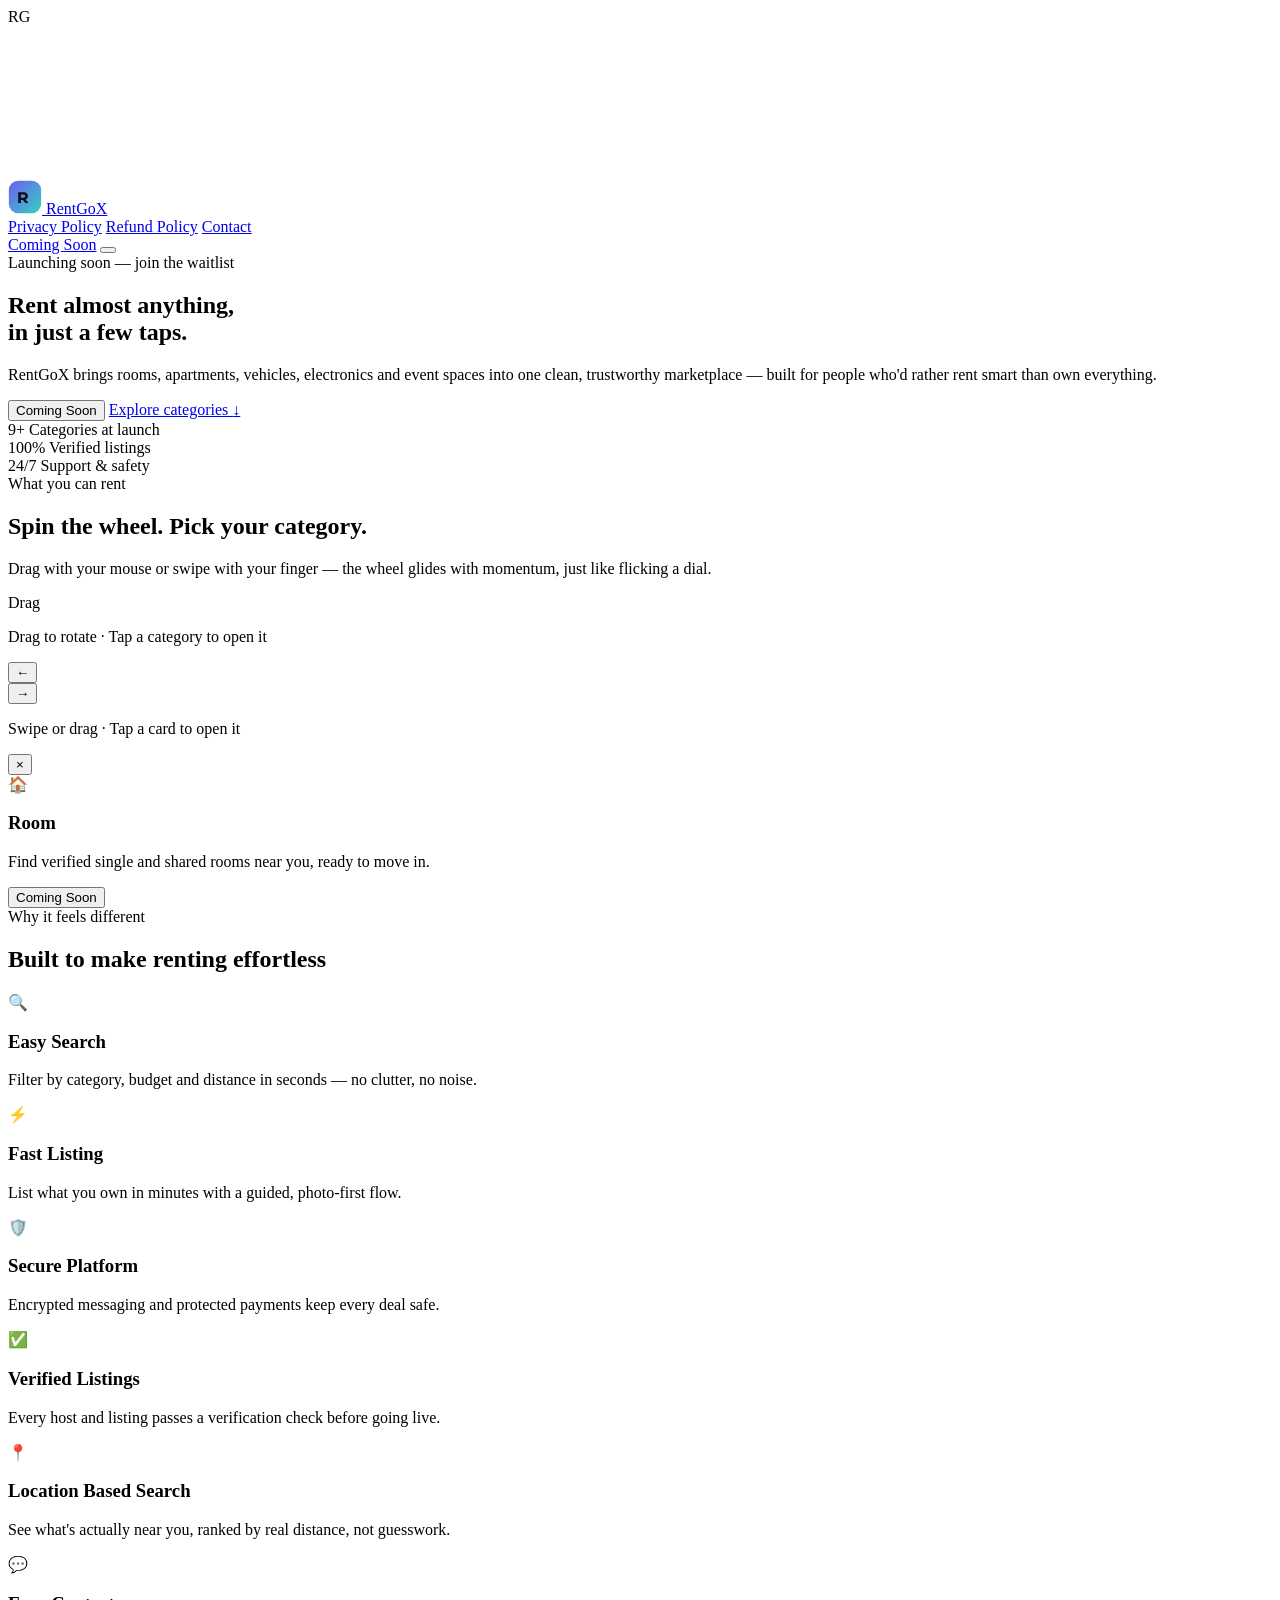
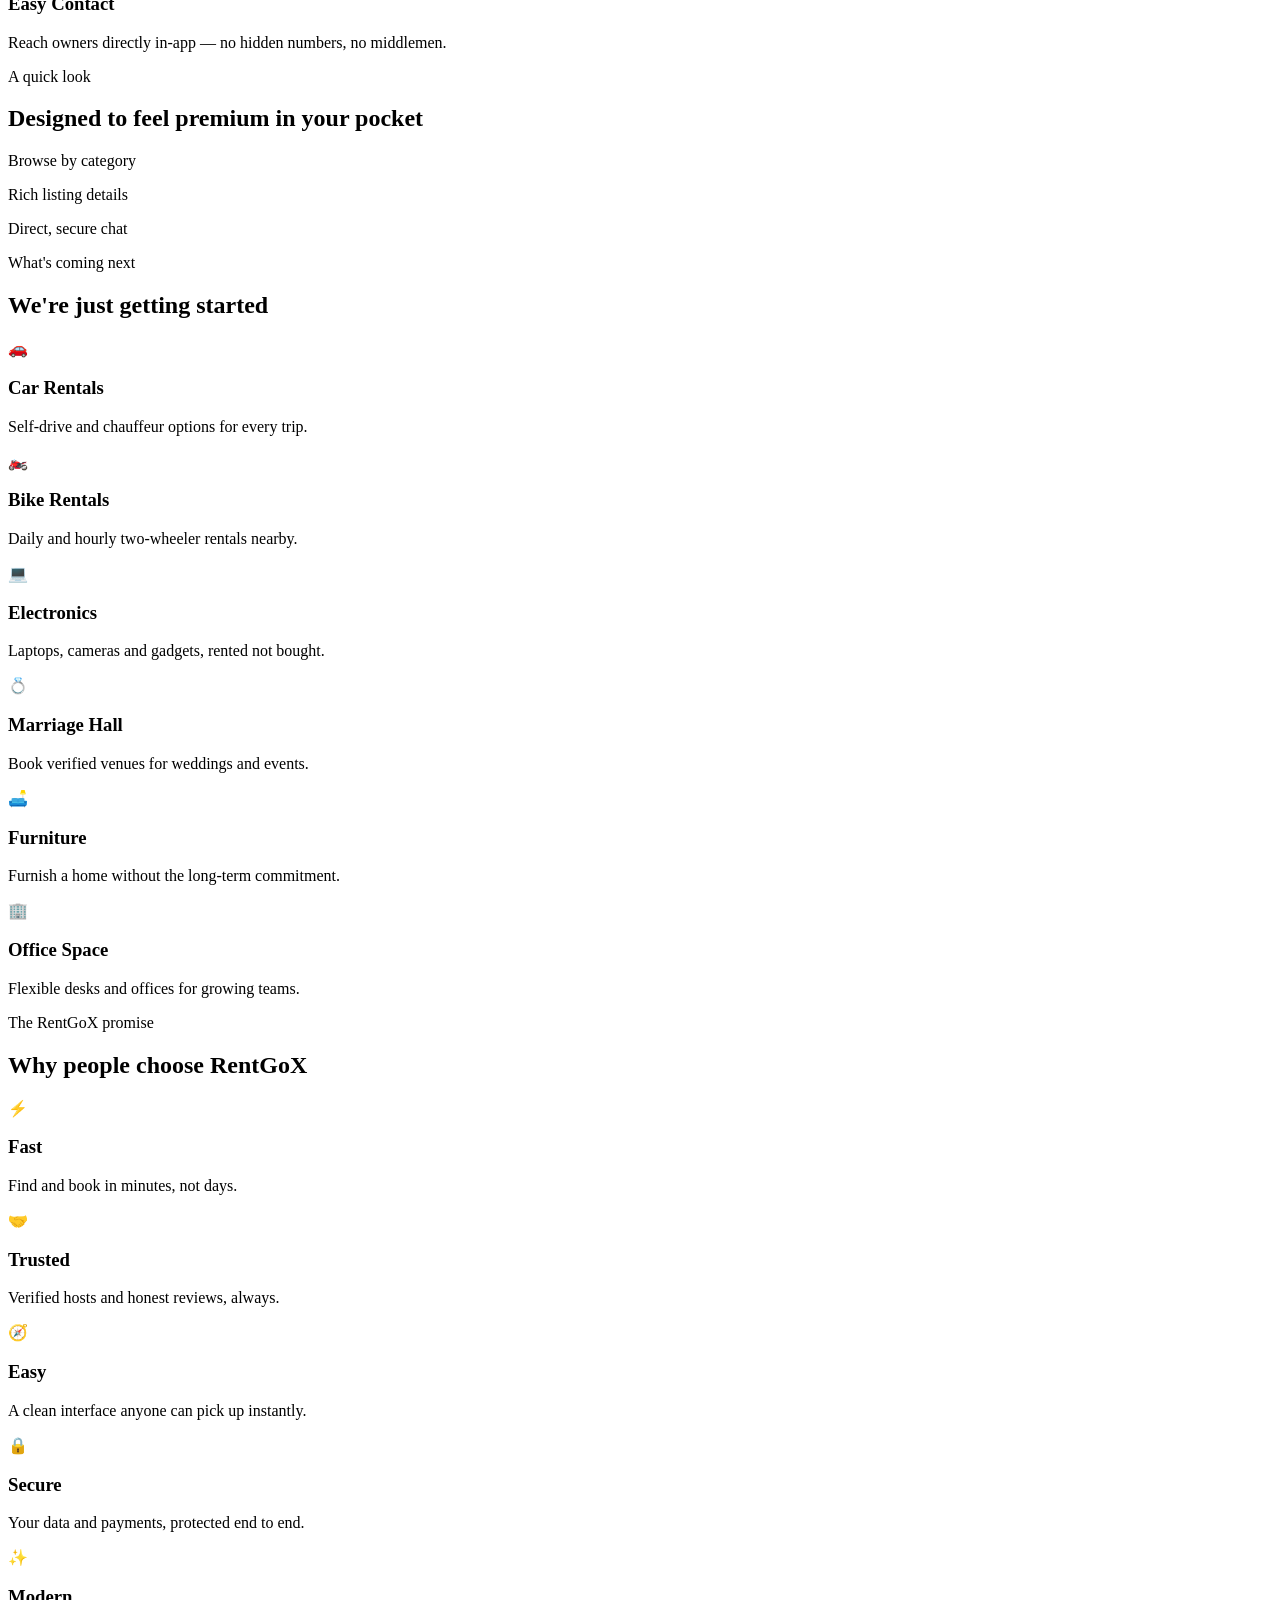
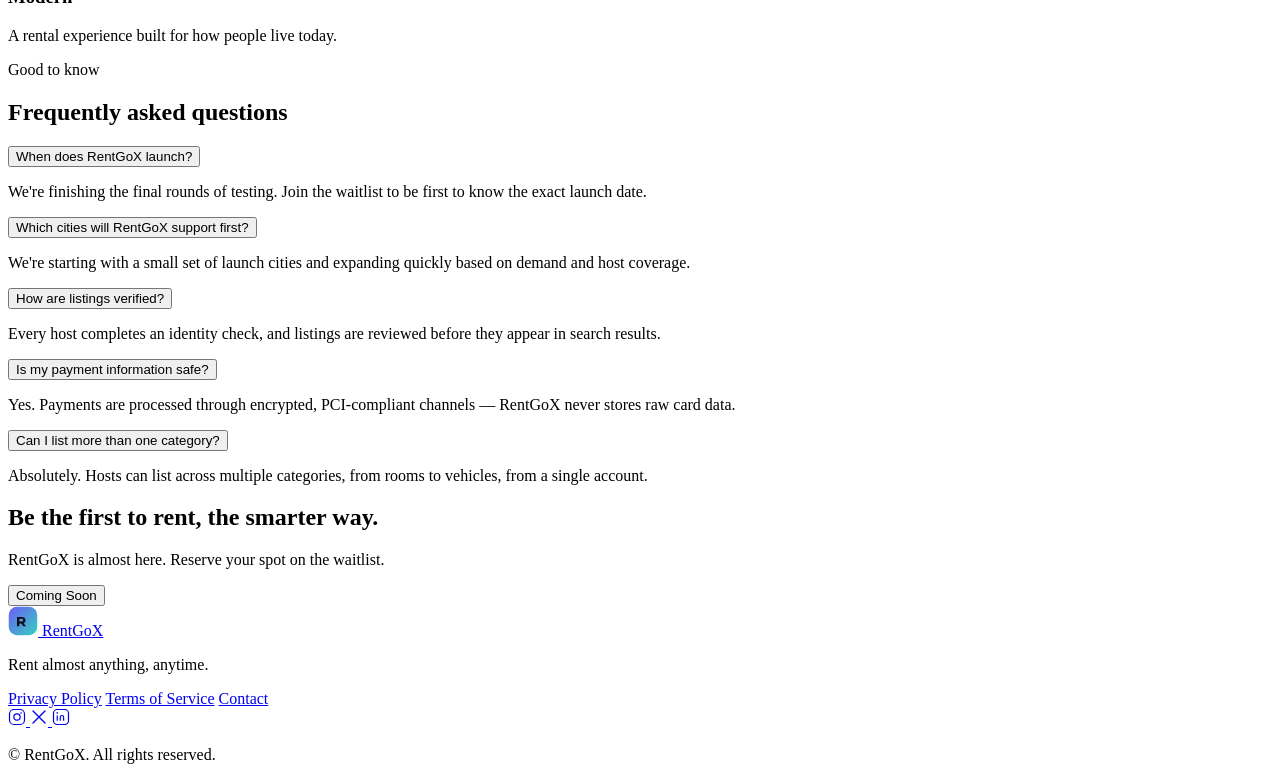
==== rentgox-website/index.html @ a89601f5 "Update index.html" ====
<!DOCTYPE html>
<html lang="en">
<head>
<meta charset="UTF-8">
<meta name="viewport" content="width=device-width, initial-scale=1.0">
<title>RentGoX — Rent Anything, Anytime</title>
<meta name="description" content="RentGoX is the all-in-one rental marketplace for rooms, apartments, vehicles, electronics and more. Coming soon.">
<meta name="google-site-verification" content="hXKZpa_9-O8X3uZ1noYfO5XUz25LiFvoCK8vuxUqFOk" />

<!-- Open Graph -->
<meta property="og:title" content="RentGoX — Rent Anything, Anytime">
<meta property="og:description" content="One platform to rent rooms, vehicles, electronics and more. Coming soon.">
<meta property="og:type" content="website">

<!-- Fonts -->
<link rel="preconnect" href="https://fonts.googleapis.com">
<link rel="preconnect" href="https://fonts.gstatic.com" crossorigin>
<link href="https://fonts.googleapis.com/css2?family=Sora:wght@400;600;700;800&family=Inter:wght@400;500;600;700&family=IBM+Plex+Mono:wght@400;500&display=swap" rel="stylesheet">

<link rel="stylesheet" href="css/style.css">
</head>
<body>

  <!-- ===================== LOADER ===================== -->
  <div class="loader" id="loader" aria-hidden="true">
    <div class="loader-mark">
      <span class="loader-ring"></span>
      <span class="loader-text">RG</span>
    </div>
  </div>

  <!-- ===================== BACKGROUND CANVAS (particles) ===================== -->
  <canvas id="particle-canvas" aria-hidden="true"></canvas>

  <!-- ===================== NAV ===================== -->
  <header class="site-header" id="site-header">
    <div class="container nav-inner">
      <a href="#top" class="brand" aria-label="RentGoX home">
        <span class="brand-mark">
          <svg viewBox="0 0 40 40" width="34" height="34" role="img" aria-hidden="true">
            <defs>
              <linearGradient id="logoGrad" x1="0" y1="0" x2="1" y2="1">
                <stop offset="0%" stop-color="#6D5EF5"/>
                <stop offset="100%" stop-color="#34D1BF"/>
              </linearGradient>
            </defs>
            <rect x="1" y="1" width="38" height="38" rx="11" fill="url(#logoGrad)"/>
            <path d="M12 27V14.5h6.4c3 0 5 1.7 5 4.4 0 1.9-1 3.3-2.7 4l3.3 4.1h-3.5l-2.9-3.6h-2.5V27H12zm3.1-6.2h3c1.4 0 2.2-.7 2.2-1.9s-.8-1.9-2.2-1.9h-3v3.8z" fill="#0B0E14"/>
          </svg>
          <!-- Drop a file named logo.png in assets/images/ to override this SVG mark -->
          <img src="assets/images/logo.png" alt="RentGoX logo" class="logo-img" onerror="this.style.display='none'">
        </span>
        <span class="brand-name">RentGo<span class="brand-x">X</span></span>
      </a>

      <nav class="footer-links" aria-label="Footer">
  <a href="privacy-policy.html">Privacy Policy</a>
  <a href="refund-policy.html">Refund Policy</a>
  <a href="mailto:supportrentgox@gmail.com">Contact</a>
</nav>

      <a href="#hero" class="btn btn-ghost nav-cta"><span>Coming Soon</span></a>

      <button class="nav-toggle" id="nav-toggle" aria-label="Toggle menu" aria-expanded="false">
        <span></span><span></span><span></span>
      </button>
    </div>
  </header>

  <main id="top">

    <!-- ===================== HERO ===================== -->
    <section class="hero" id="hero">
      <div class="hero-glow hero-glow-a"></div>
      <div class="hero-glow hero-glow-b"></div>
      <div class="floating-shape shape-1" aria-hidden="true"></div>
      <div class="floating-shape shape-2" aria-hidden="true"></div>
      <div class="floating-shape shape-3" aria-hidden="true"></div>

      <div class="container hero-inner">
        <div class="hero-copy reveal" data-reveal="up">
          <div class="eyebrow-pill">
            <span class="dot-live"></span>
            Launching soon &mdash; join the waitlist
          </div>
          <h1 class="hero-title">
            Rent almost <span class="text-gradient">anything,</span><br>
            in just a few taps.
          </h1>
          <p class="hero-sub">
            RentGoX brings rooms, apartments, vehicles, electronics and event
            spaces into one clean, trustworthy marketplace &mdash; built for
            people who'd rather rent smart than own everything.
          </p>
          <div class="hero-actions">
            <button class="btn btn-primary ripple">
              <span>Coming Soon</span>
            </button>
            <a href="#categories" class="btn btn-text">
              Explore categories <span class="arrow">&darr;</span>
            </a>
          </div>

          <div class="hero-stats">
            <div class="stat">
              <span class="stat-num">9+</span>
              <span class="stat-label">Categories at launch</span>
            </div>
            <div class="stat">
              <span class="stat-num">100%</span>
              <span class="stat-label">Verified listings</span>
            </div>
            <div class="stat">
              <span class="stat-num">24/7</span>
              <span class="stat-label">Support &amp; safety</span>
            </div>
          </div>
        </div>

        <div class="hero-visual reveal" data-reveal="zoom">
          <div class="phone-stack">
            <div class="phone-mock phone-back">
              <div class="phone-screen placeholder-screen" data-label="Screen 03">
                <img src="assets/images/hero-3.png" alt="RentGoX app screenshot 3" class="screenshot-img" onerror="this.style.display='none'">
              </div>
            </div>
            <div class="phone-mock phone-front">
              <div class="phone-notch"></div>
              <div class="phone-screen placeholder-screen" data-label="RentGoX App">
                <img src="assets/images/hero-1.png" alt="RentGoX app main screenshot" class="screenshot-img" onerror="this.style.display='none'">
              </div>
              <div class="phone-reflection"></div>
            </div>
            <div class="phone-mock phone-side">
              <div class="phone-screen placeholder-screen" data-label="Screen 02">
                <img src="assets/images/hero-2.png" alt="RentGoX app screenshot 2" class="screenshot-img" onerror="this.style.display='none'">
              </div>
            </div>
          </div>
        </div>
      </div>

      <div class="scroll-cue" aria-hidden="true">
        <span></span>
      </div>
    </section>

    <!-- ===================== CIRCULAR CATEGORY WHEEL ===================== -->
    <section class="wheel-section" id="categories">
      <div class="container">
        <div class="section-head reveal" data-reveal="up">
          <span class="eyebrow">What you can rent</span>
          <h2>Spin the wheel. Pick your category.</h2>
          <p>Drag with your mouse or swipe with your finger &mdash; the wheel
             glides with momentum, just like flicking a dial.</p>
        </div>
      </div>

      <div class="wheel-stage">
        <div class="wheel-glow"></div>
        <div class="wheel-outer" id="wheel-outer">
          <div class="wheel-ring" id="wheel-ring">
            <!-- category items injected by JS -->
          </div>
          <div class="wheel-hub">
            <span id="wheel-hub-label">Drag</span>
          </div>
        </div>
        <p class="wheel-hint">Drag to rotate &middot; Tap a category to open it</p>
      </div>

      <!-- Horizontal sliding category carousel (mobile-friendly alternative to the wheel) -->
      <div class="container">
        <div class="slider-stage">
          <button class="slider-arrow slider-arrow-left" id="slider-prev" aria-label="Previous categories">&larr;</button>
          <div class="slider-track" id="slider-track">
            <!-- category slide cards injected by JS -->
          </div>
          <button class="slider-arrow slider-arrow-right" id="slider-next" aria-label="Next categories">&rarr;</button>
        </div>
        <p class="wheel-hint">Swipe or drag &middot; Tap a card to open it</p>
      </div>

      <!-- Detail card -->
      <div class="container">
        <div class="category-detail" id="category-detail" aria-live="polite">
          <button class="detail-close" id="detail-close" aria-label="Close">&times;</button>
          <div class="detail-icon" id="detail-icon">🏠</div>
          <div class="detail-body">
            <h3 id="detail-title">Room</h3>
            <p id="detail-desc">Find verified single and shared rooms near you, ready to move in.</p>
            <button class="btn btn-primary ripple btn-sm"><span>Coming Soon</span></button>
          </div>
        </div>
      </div>
    </section>

    <!-- ===================== FEATURES ===================== -->
    <section class="features" id="features">
      <div class="container">
        <div class="section-head reveal" data-reveal="up">
          <span class="eyebrow">Why it feels different</span>
          <h2>Built to make renting effortless</h2>
        </div>

        <div class="feature-grid">
          <div class="feature-card reveal" data-reveal="up" style="--d:0ms">
            <div class="feature-icon">🔍</div>
            <h3>Easy Search</h3>
            <p>Filter by category, budget and distance in seconds &mdash; no clutter, no noise.</p>
          </div>
          <div class="feature-card reveal" data-reveal="up" style="--d:80ms">
            <div class="feature-icon">⚡</div>
            <h3>Fast Listing</h3>
            <p>List what you own in minutes with a guided, photo-first flow.</p>
          </div>
          <div class="feature-card reveal" data-reveal="up" style="--d:160ms">
            <div class="feature-icon">🛡️</div>
            <h3>Secure Platform</h3>
            <p>Encrypted messaging and protected payments keep every deal safe.</p>
          </div>
          <div class="feature-card reveal" data-reveal="up" style="--d:240ms">
            <div class="feature-icon">✅</div>
            <h3>Verified Listings</h3>
            <p>Every host and listing passes a verification check before going live.</p>
          </div>
          <div class="feature-card reveal" data-reveal="up" style="--d:320ms">
            <div class="feature-icon">📍</div>
            <h3>Location Based Search</h3>
            <p>See what's actually near you, ranked by real distance, not guesswork.</p>
          </div>
          <div class="feature-card reveal" data-reveal="up" style="--d:400ms">
            <div class="feature-icon">💬</div>
            <h3>Easy Contact</h3>
            <p>Reach owners directly in-app &mdash; no hidden numbers, no middlemen.</p>
          </div>
        </div>
      </div>
    </section>

    <!-- ===================== SCREENSHOTS ===================== -->
    <section class="screenshots" id="screens">
      <div class="container">
        <div class="section-head reveal" data-reveal="up">
          <span class="eyebrow">A quick look</span>
          <h2>Designed to feel premium in your pocket</h2>
        </div>

        <div class="screens-grid">
          <div class="screen-card reveal" data-reveal="up" style="--d:0ms">
            <div class="phone-mock standalone">
              <div class="phone-notch"></div>
              <div class="phone-screen placeholder-screen" data-label="Browse">
                <img src="assets/images/screen-browse.png" alt="Browse categories screenshot" class="screenshot-img" onerror="this.style.display='none'">
              </div>
              <div class="phone-reflection"></div>
            </div>
            <p>Browse by category</p>
          </div>
          <div class="screen-card reveal" data-reveal="up" style="--d:120ms">
            <div class="phone-mock standalone">
              <div class="phone-notch"></div>
              <div class="phone-screen placeholder-screen" data-label="Details">
                <img src="assets/images/screen-details.png" alt="Listing details screenshot" class="screenshot-img" onerror="this.style.display='none'">
              </div>
              <div class="phone-reflection"></div>
            </div>
            <p>Rich listing details</p>
          </div>
          <div class="screen-card reveal" data-reveal="up" style="--d:240ms">
            <div class="phone-mock standalone">
              <div class="phone-notch"></div>
              <div class="phone-screen placeholder-screen" data-label="Chat">
                <img src="assets/images/screen-chat.png" alt="In-app chat screenshot" class="screenshot-img" onerror="this.style.display='none'">
              </div>
              <div class="phone-reflection"></div>
            </div>
            <p>Direct, secure chat</p>
          </div>
        </div>
      </div>
    </section>

    <!-- ===================== FUTURE SERVICES ===================== -->
    <section class="future" id="future">
      <div class="container">
        <div class="section-head reveal" data-reveal="up">
          <span class="eyebrow">What's coming next</span>
          <h2>We're just getting started</h2>
        </div>

        <div class="future-grid">
          <div class="future-card reveal" data-reveal="up" style="--d:0ms" data-category="car" role="button" tabindex="0">
            <div class="future-icon">🚗</div>
            <h3>Car Rentals</h3>
            <p>Self-drive and chauffeur options for every trip.</p>
          </div>
          <div class="future-card reveal" data-reveal="up" style="--d:60ms" data-category="bike" role="button" tabindex="0">
            <div class="future-icon">🏍️</div>
            <h3>Bike Rentals</h3>
            <p>Daily and hourly two-wheeler rentals nearby.</p>
          </div>
          <div class="future-card reveal" data-reveal="up" style="--d:120ms" data-category="electronics" role="button" tabindex="0">
            <div class="future-icon">💻</div>
            <h3>Electronics</h3>
            <p>Laptops, cameras and gadgets, rented not bought.</p>
          </div>
          <div class="future-card reveal" data-reveal="up" style="--d:180ms" data-category="hall" role="button" tabindex="0">
            <div class="future-icon">💍</div>
            <h3>Marriage Hall</h3>
            <p>Book verified venues for weddings and events.</p>
          </div>
          <div class="future-card reveal" data-reveal="up" style="--d:240ms">
            <div class="future-icon">🛋️</div>
            <h3>Furniture</h3>
            <p>Furnish a home without the long-term commitment.</p>
          </div>
          <div class="future-card reveal" data-reveal="up" style="--d:300ms">
            <div class="future-icon">🏢</div>
            <h3>Office Space</h3>
            <p>Flexible desks and offices for growing teams.</p>
          </div>
        </div>
      </div>
    </section>

    <!-- ===================== WHY CHOOSE ===================== -->
    <section class="why" id="why">
      <div class="container">
        <div class="section-head reveal" data-reveal="up">
          <span class="eyebrow">The RentGoX promise</span>
          <h2>Why people choose RentGoX</h2>
        </div>

        <div class="why-grid">
          <div class="why-card reveal" data-reveal="up" style="--d:0ms">
            <div class="why-icon">⚡</div>
            <h3>Fast</h3>
            <p>Find and book in minutes, not days.</p>
          </div>
          <div class="why-card reveal" data-reveal="up" style="--d:80ms">
            <div class="why-icon">🤝</div>
            <h3>Trusted</h3>
            <p>Verified hosts and honest reviews, always.</p>
          </div>
          <div class="why-card reveal" data-reveal="up" style="--d:160ms">
            <div class="why-icon">🧭</div>
            <h3>Easy</h3>
            <p>A clean interface anyone can pick up instantly.</p>
          </div>
          <div class="why-card reveal" data-reveal="up" style="--d:240ms">
            <div class="why-icon">🔒</div>
            <h3>Secure</h3>
            <p>Your data and payments, protected end to end.</p>
          </div>
          <div class="why-card reveal" data-reveal="up" style="--d:320ms">
            <div class="why-icon">✨</div>
            <h3>Modern</h3>
            <p>A rental experience built for how people live today.</p>
          </div>
        </div>
      </div>
    </section>

    <!-- ===================== FAQ ===================== -->
    <section class="faq" id="faq">
      <div class="container">
        <div class="section-head reveal" data-reveal="up">
          <span class="eyebrow">Good to know</span>
          <h2>Frequently asked questions</h2>
        </div>

        <div class="accordion reveal" data-reveal="up">
          <div class="accordion-item">
            <button class="accordion-trigger" aria-expanded="false">
              <span>When does RentGoX launch?</span>
              <span class="accordion-plus"></span>
            </button>
            <div class="accordion-panel">
              <p>We're finishing the final rounds of testing. Join the waitlist to be first to know the exact launch date.</p>
            </div>
          </div>
          <div class="accordion-item">
            <button class="accordion-trigger" aria-expanded="false">
              <span>Which cities will RentGoX support first?</span>
              <span class="accordion-plus"></span>
            </button>
            <div class="accordion-panel">
              <p>We're starting with a small set of launch cities and expanding quickly based on demand and host coverage.</p>
            </div>
          </div>
          <div class="accordion-item">
            <button class="accordion-trigger" aria-expanded="false">
              <span>How are listings verified?</span>
              <span class="accordion-plus"></span>
            </button>
            <div class="accordion-panel">
              <p>Every host completes an identity check, and listings are reviewed before they appear in search results.</p>
            </div>
          </div>
          <div class="accordion-item">
            <button class="accordion-trigger" aria-expanded="false">
              <span>Is my payment information safe?</span>
              <span class="accordion-plus"></span>
            </button>
            <div class="accordion-panel">
              <p>Yes. Payments are processed through encrypted, PCI-compliant channels &mdash; RentGoX never stores raw card data.</p>
            </div>
          </div>
          <div class="accordion-item">
            <button class="accordion-trigger" aria-expanded="false">
              <span>Can I list more than one category?</span>
              <span class="accordion-plus"></span>
            </button>
            <div class="accordion-panel">
              <p>Absolutely. Hosts can list across multiple categories, from rooms to vehicles, from a single account.</p>
            </div>
          </div>
        </div>
      </div>
    </section>

    <!-- ===================== FINAL CTA ===================== -->
    <section class="final-cta">
      <div class="container">
        <div class="cta-card reveal" data-reveal="zoom">
          <h2>Be the first to rent, the smarter way.</h2>
          <p>RentGoX is almost here. Reserve your spot on the waitlist.</p>
          <button class="btn btn-primary btn-lg ripple"><span>Coming Soon</span></button>
        </div>
      </div>
    </section>

  </main>

  <!-- ===================== FOOTER ===================== -->
  <footer class="site-footer">
    <div class="container footer-inner">
      <div class="footer-brand">
        <a href="#top" class="brand">
          <span class="brand-mark">
            <svg viewBox="0 0 40 40" width="30" height="30" role="img" aria-hidden="true">
              <rect x="1" y="1" width="38" height="38" rx="11" fill="url(#logoGrad)"/>
              <path d="M12 27V14.5h6.4c3 0 5 1.7 5 4.4 0 1.9-1 3.3-2.7 4l3.3 4.1h-3.5l-2.9-3.6h-2.5V27H12zm3.1-6.2h3c1.4 0 2.2-.7 2.2-1.9s-.8-1.9-2.2-1.9h-3v3.8z" fill="#0B0E14"/>
            </svg>
            <img src="assets/images/logo.png" alt="RentGoX logo" class="logo-img" onerror="this.style.display='none'">
          </span>
          <span class="brand-name">RentGo<span class="brand-x">X</span></span>
        </a>
        <p>Rent almost anything, anytime.</p>
      </div>

      <nav class="footer-links" aria-label="Footer">
        <a href="#">Privacy Policy</a>
        <a href="#">Terms of Service</a>
        <a href="#">Contact</a>
      </nav>

      <div class="footer-social" aria-label="Social media">
        <a href="#" aria-label="Instagram" class="social-icon">
          <svg width="18" height="18" viewBox="0 0 24 24" fill="none"><rect x="2" y="2" width="20" height="20" rx="6" stroke="currentColor" stroke-width="1.6"/><circle cx="12" cy="12" r="4.2" stroke="currentColor" stroke-width="1.6"/><circle cx="17.4" cy="6.6" r="1.1" fill="currentColor"/></svg>
        </a>
        <a href="#" aria-label="X / Twitter" class="social-icon">
          <svg width="18" height="18" viewBox="0 0 24 24" fill="none"><path d="M4 4l16 16M20 4L4 20" stroke="currentColor" stroke-width="1.8" stroke-linecap="round"/></svg>
        </a>
        <a href="#" aria-label="LinkedIn" class="social-icon">
          <svg width="18" height="18" viewBox="0 0 24 24" fill="none"><rect x="2" y="2" width="20" height="20" rx="5" stroke="currentColor" stroke-width="1.6"/><line x1="7" y1="10" x2="7" y2="17" stroke="currentColor" stroke-width="1.6"/><circle cx="7" cy="6.5" r="1.1" fill="currentColor"/><path d="M11 17v-4.5c0-1.7 1-2.5 2.3-2.5 1.3 0 2.2.8 2.2 2.5V17" stroke="currentColor" stroke-width="1.6"/></svg>
        </a>
      </div>
    </div>
    <div class="container footer-bottom">
      <p>&copy; <span id="year"></span> RentGoX. All rights reserved.</p>
    </div>
  </footer>

  <script src="js/script.js"></script>
</body>
</html>
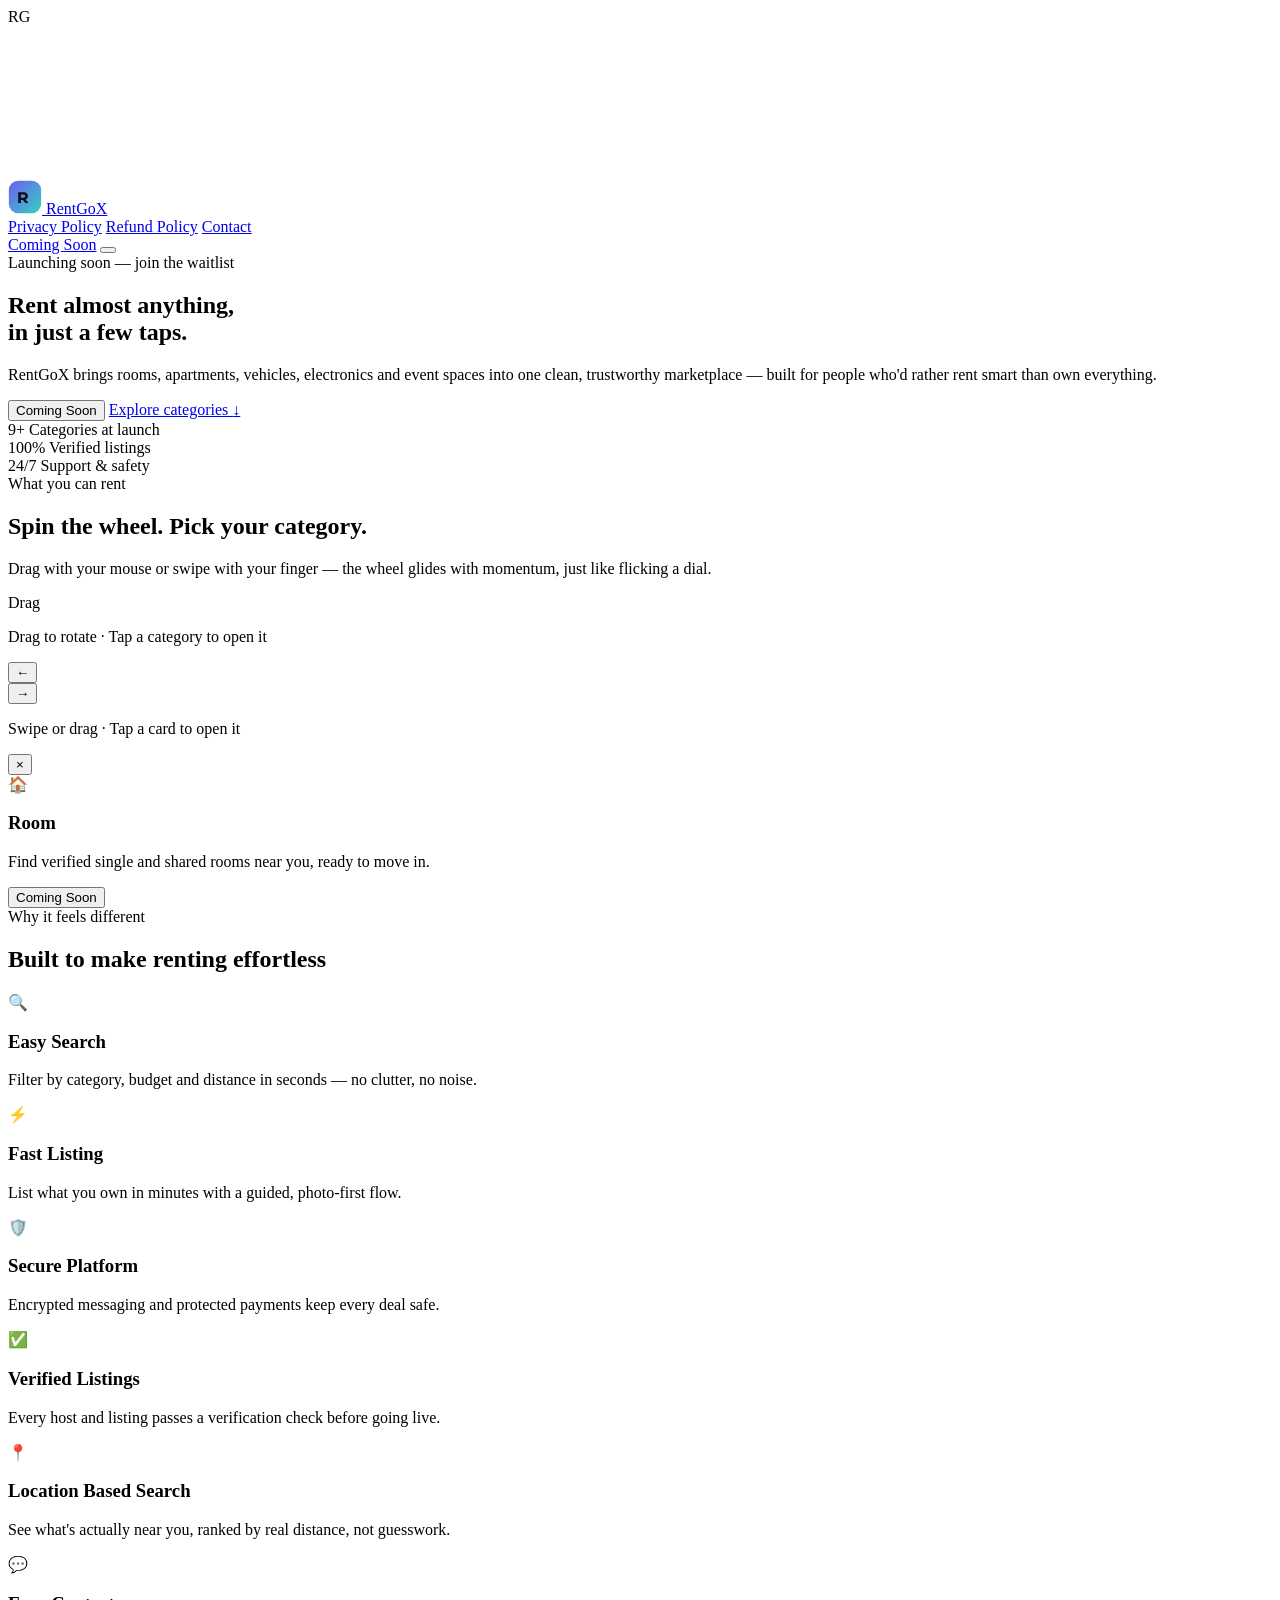
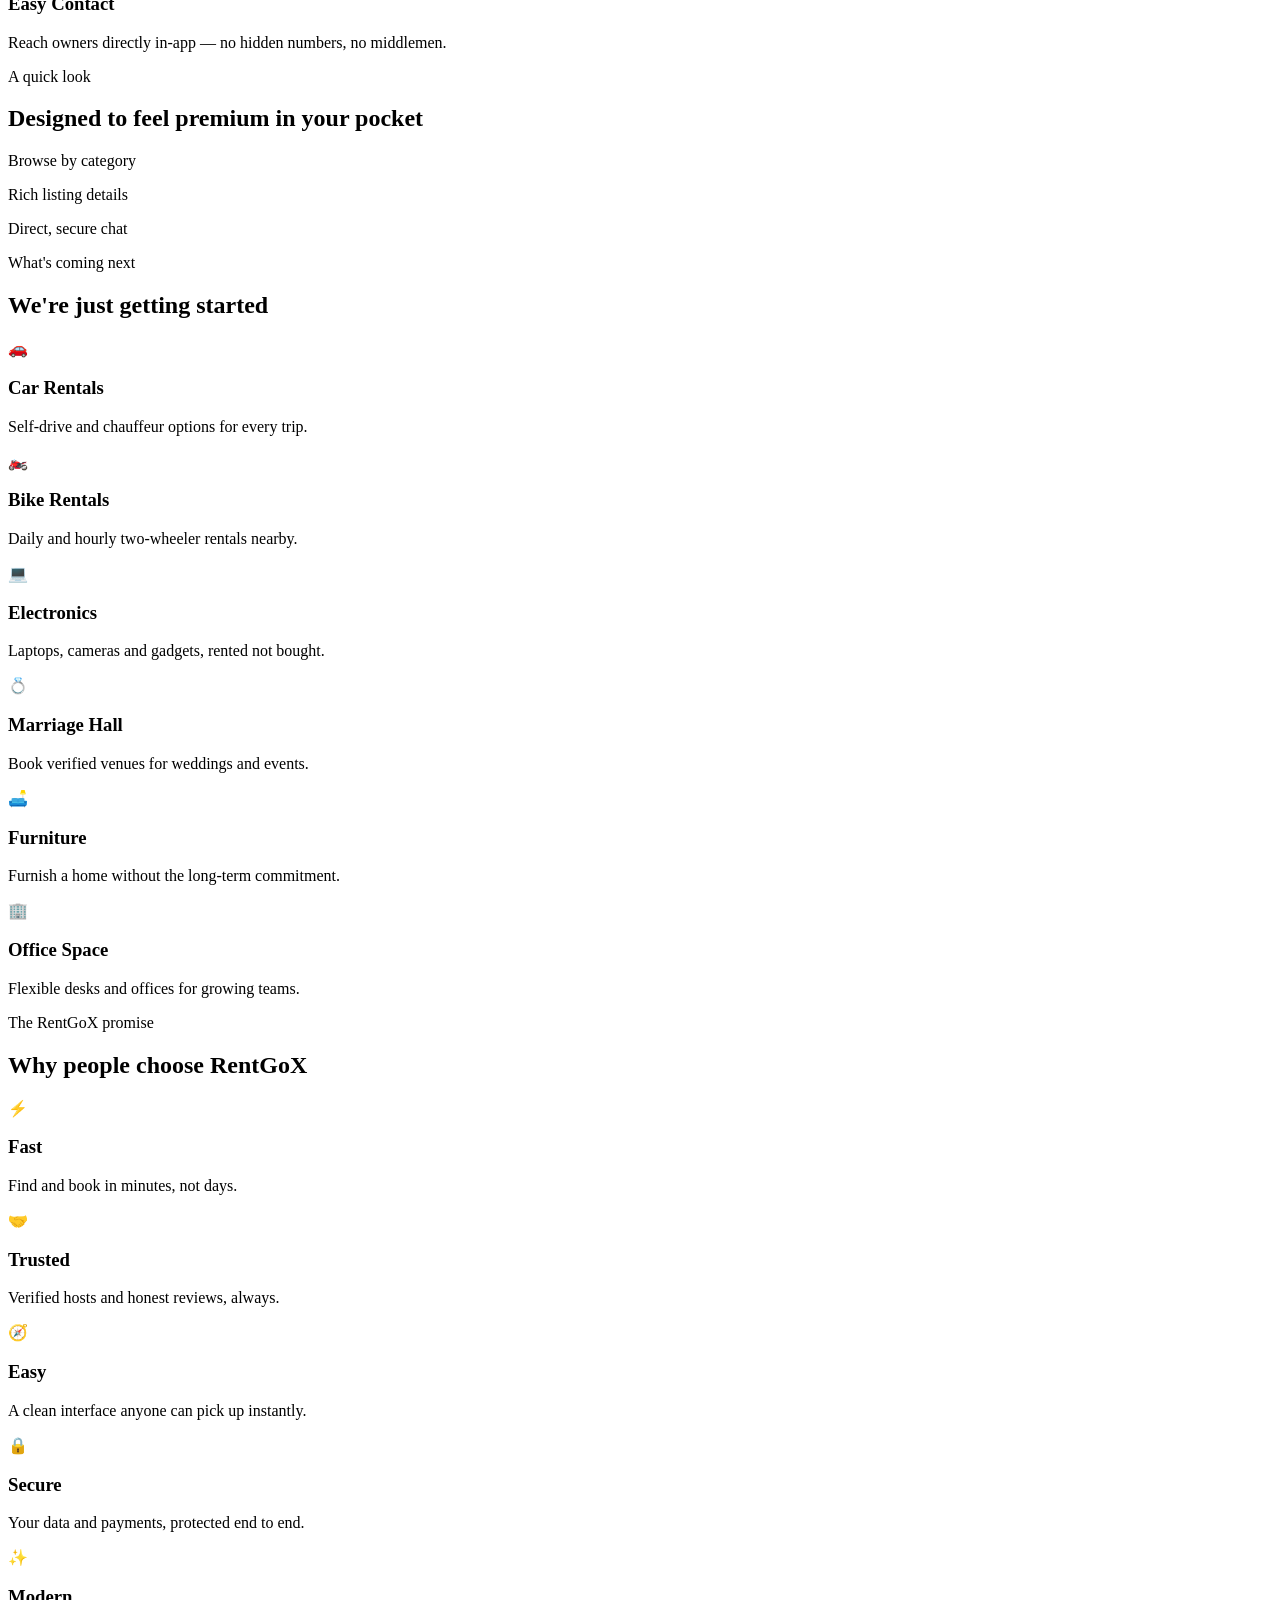
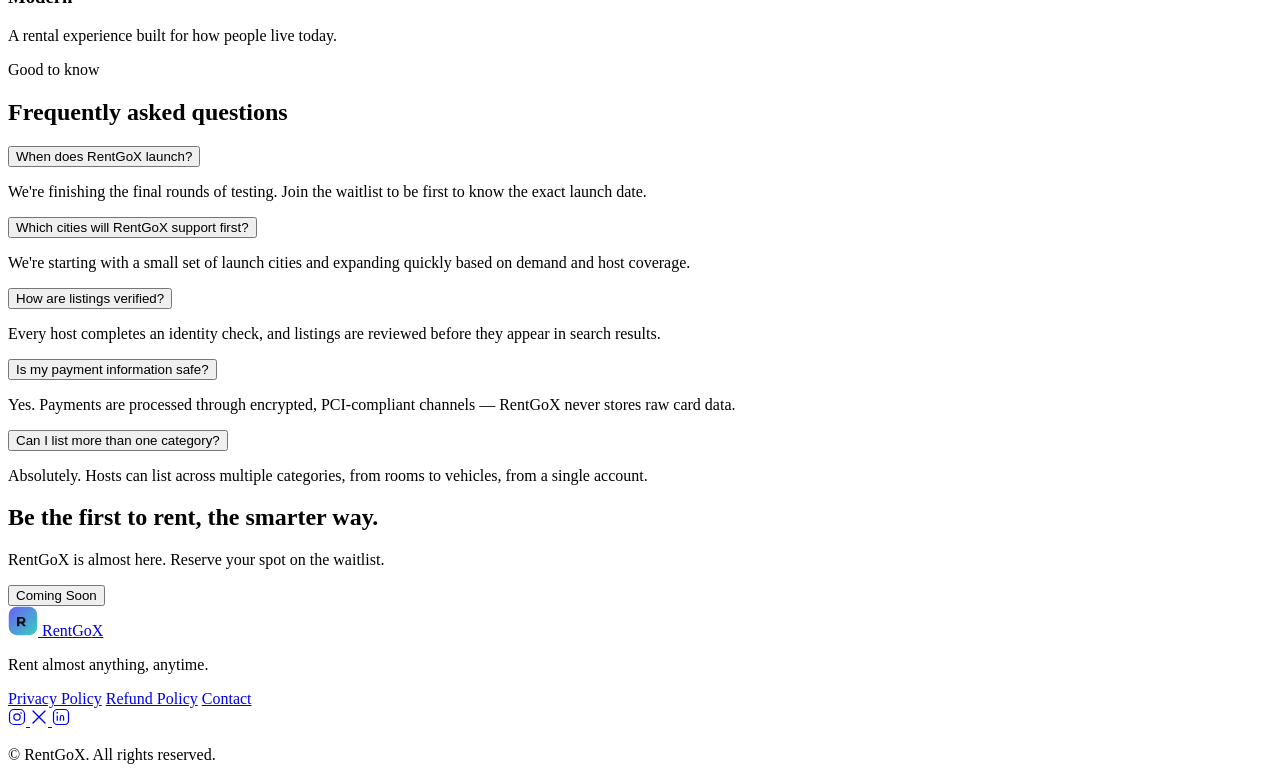
==== commit b2304c79: "Update index.html" ====
--- a/rentgox-website/index.html
+++ b/rentgox-website/index.html
@@ -450,10 +450,10 @@
         <p>Rent almost anything, anytime.</p>
       </div>
 
-      <nav class="footer-links" aria-label="Footer">
-        <a href="#">Privacy Policy</a>
-        <a href="#">Terms of Service</a>
-        <a href="#">Contact</a>
+     <nav class="footer-links" aria-label="Footer">
+        <a href="privacy-policy.html">Privacy Policy</a>
+        <a href="refund-policy.html">Refund Policy</a>
+        <a href="mailto:supportrentgox@gmail.com">Contact</a>
       </nav>
 
       <div class="footer-social" aria-label="Social media">
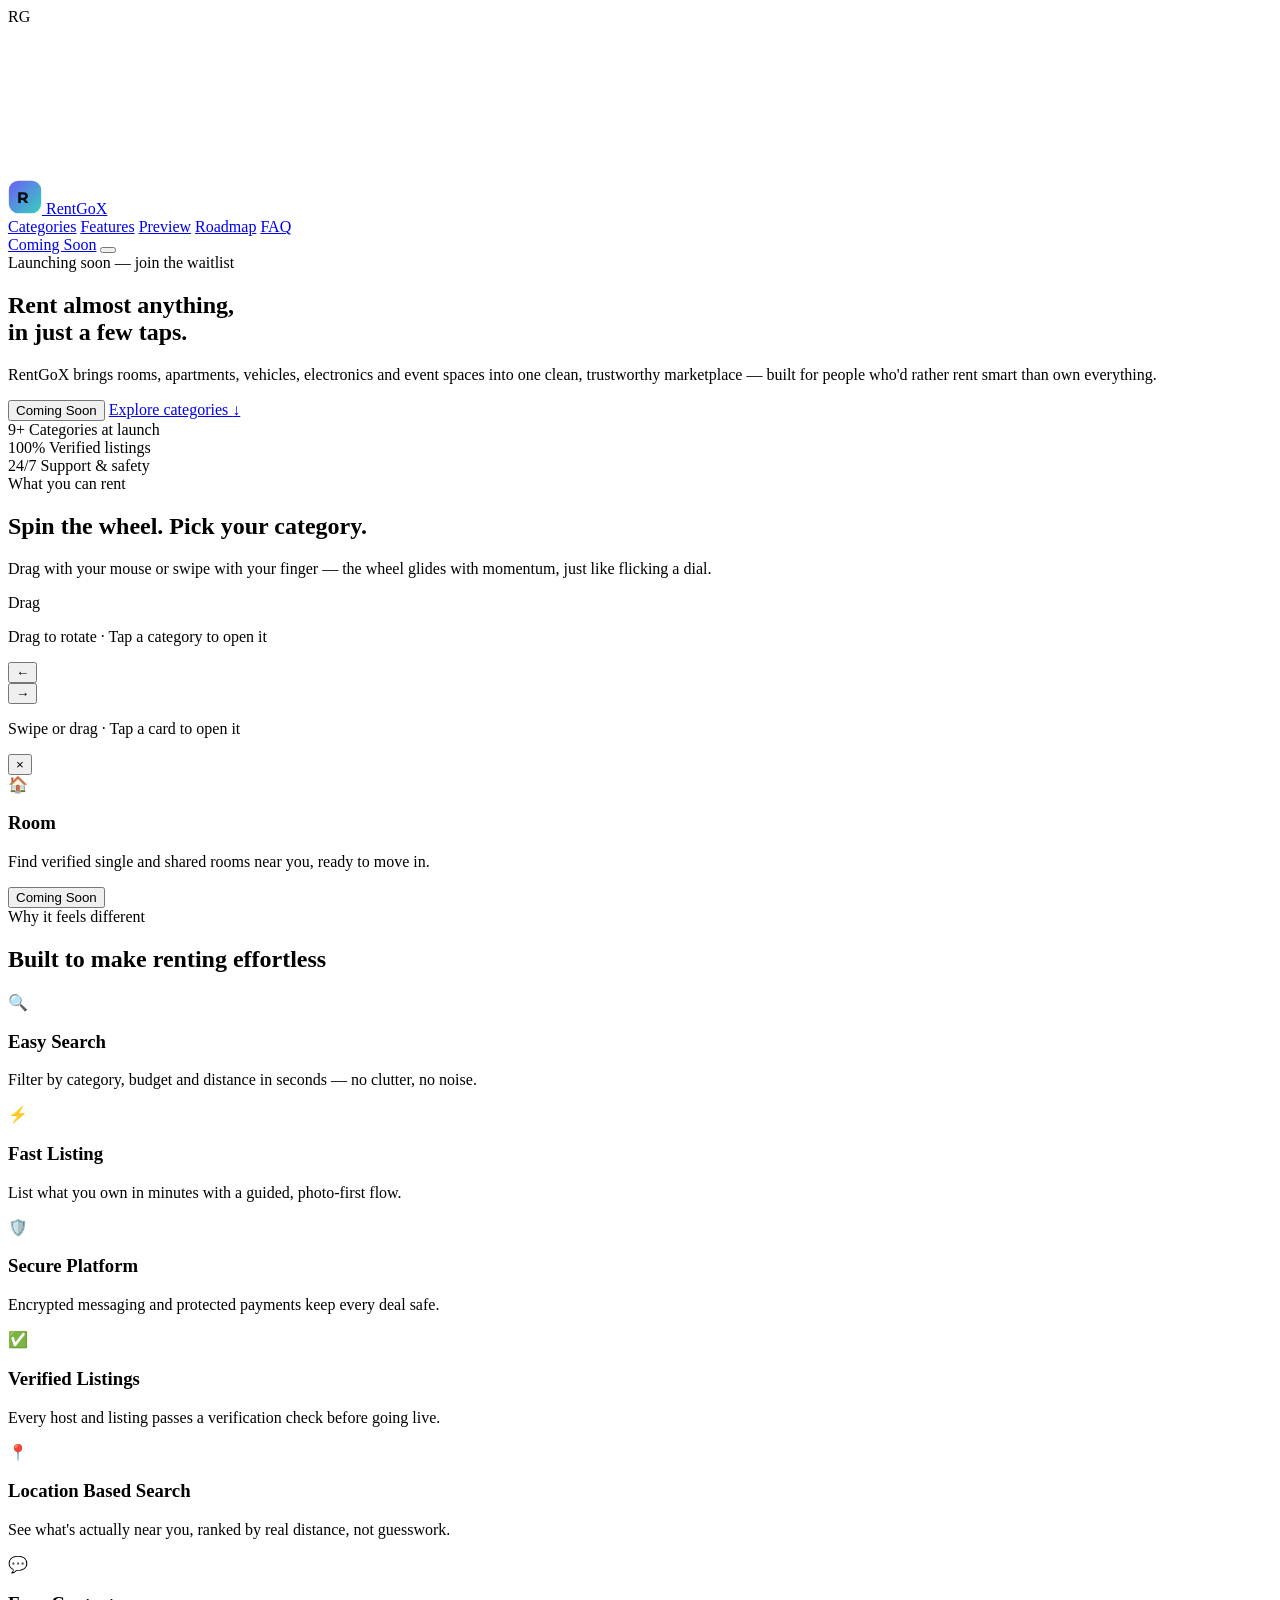
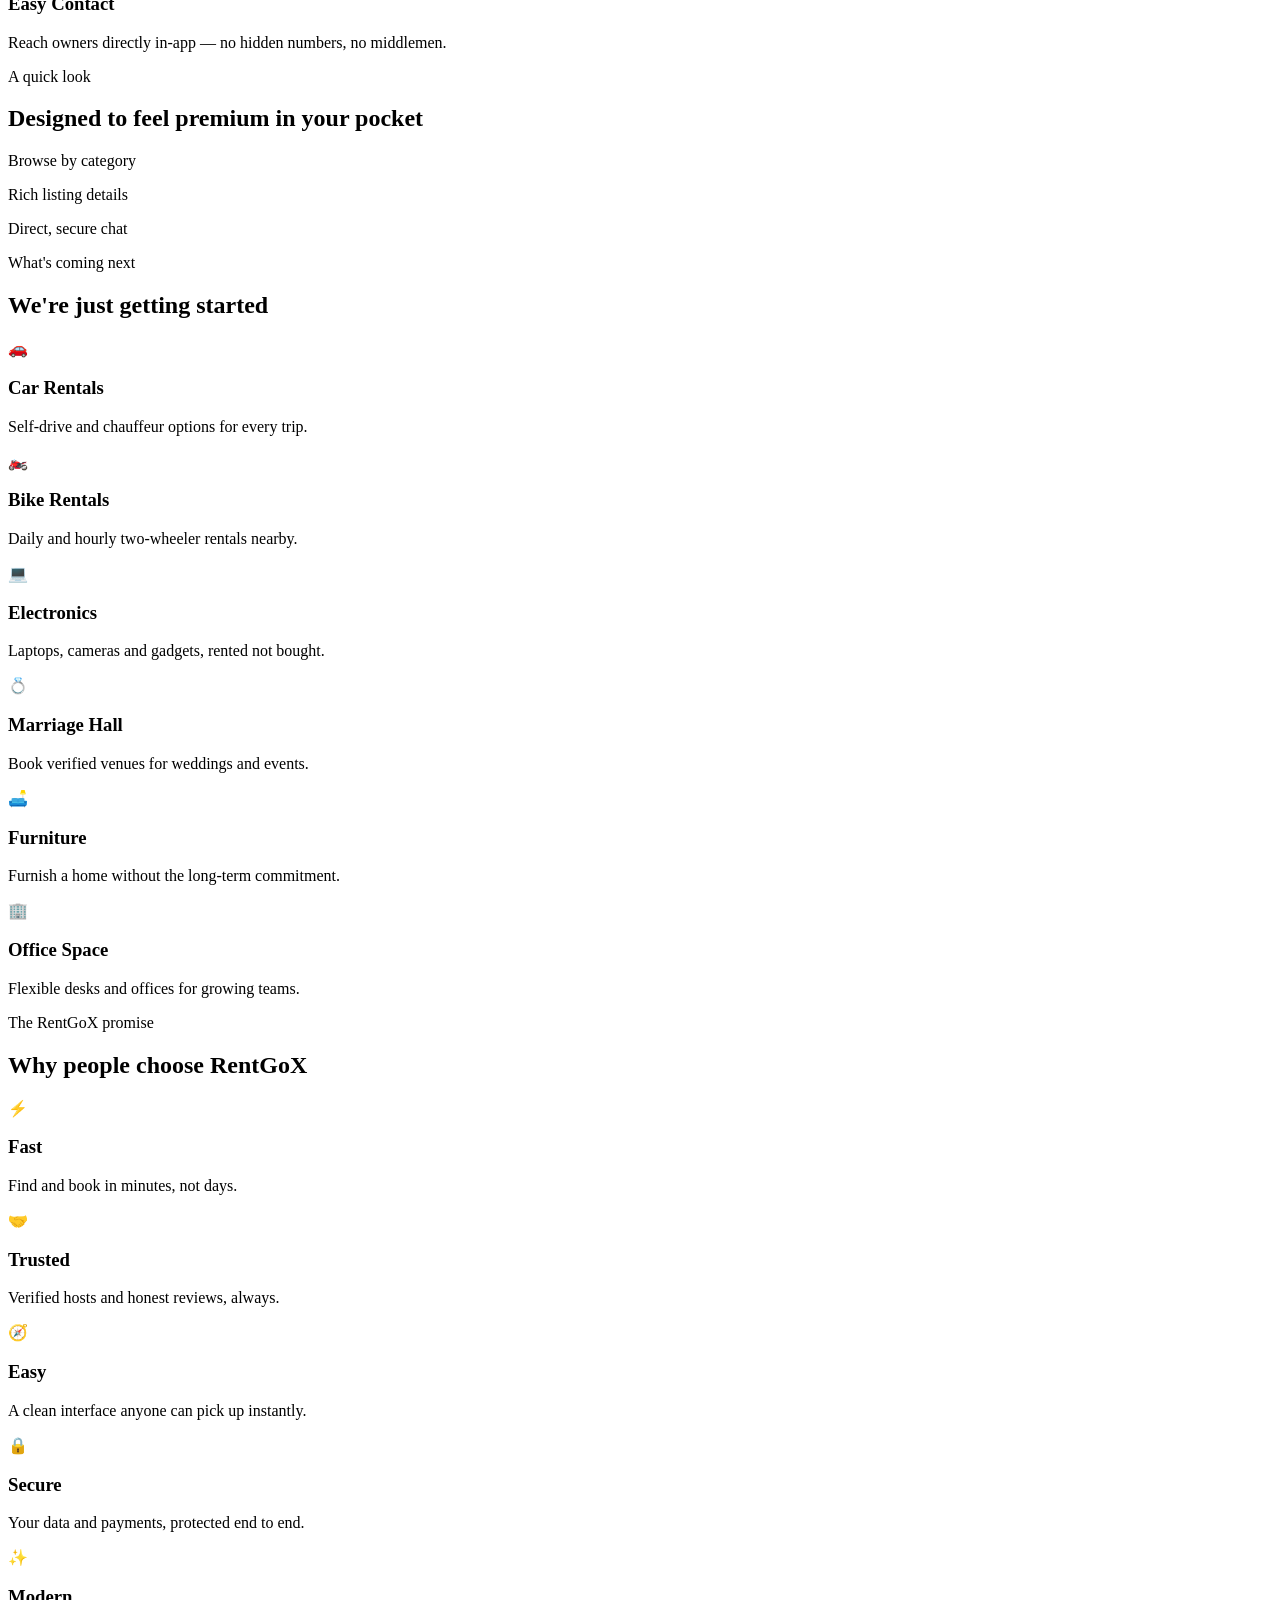
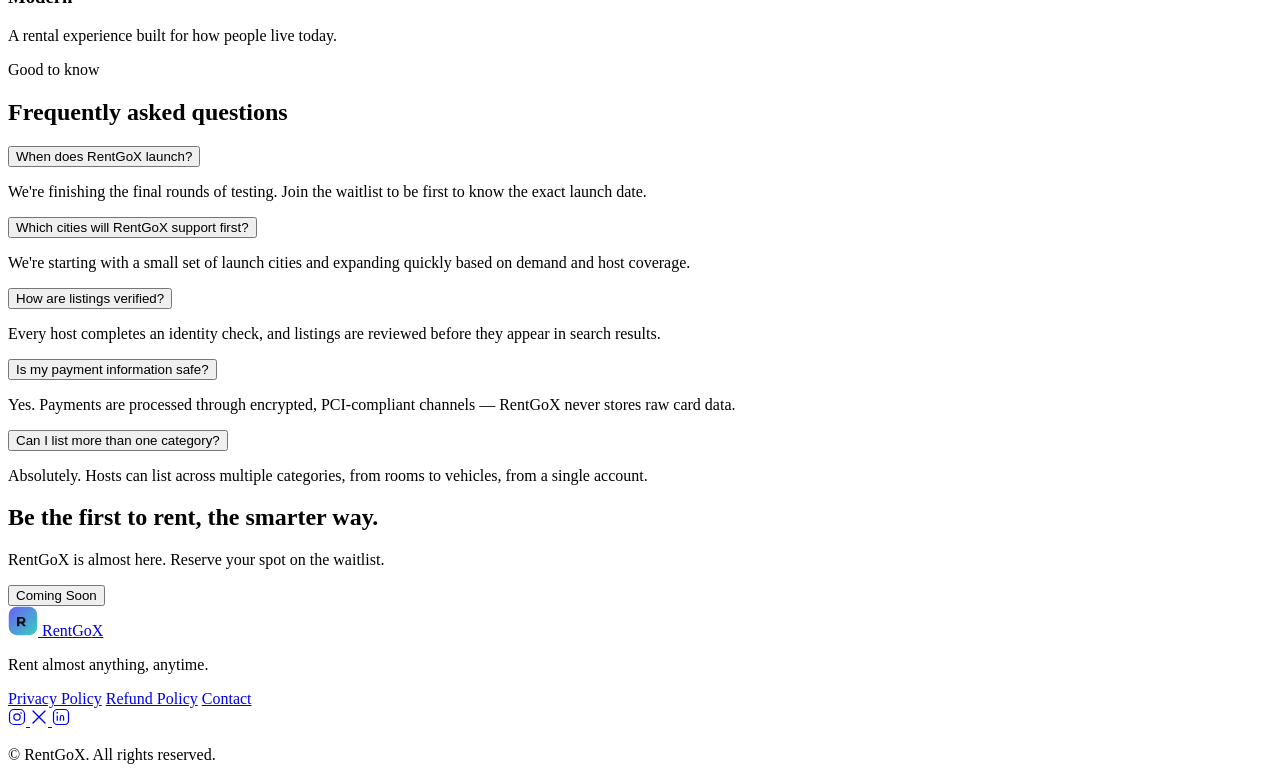
==== commit f69787a5: "Update index.html" ====
--- a/rentgox-website/index.html
+++ b/rentgox-website/index.html
@@ -53,10 +53,12 @@
         <span class="brand-name">RentGo<span class="brand-x">X</span></span>
       </a>
 
-      <nav class="footer-links" aria-label="Footer">
-  <a href="privacy-policy.html">Privacy Policy</a>
-  <a href="refund-policy.html">Refund Policy</a>
-  <a href="mailto:supportrentgox@gmail.com">Contact</a>
+     <nav class="main-nav" id="main-nav" aria-label="Primary">
+  <a href="#categories">Categories</a>
+  <a href="#features">Features</a>
+  <a href="#screens">Preview</a>
+  <a href="#future">Roadmap</a>
+  <a href="#faq">FAQ</a>
 </nav>
 
       <a href="#hero" class="btn btn-ghost nav-cta"><span>Coming Soon</span></a>
@@ -451,11 +453,10 @@
       </div>
 
      <nav class="footer-links" aria-label="Footer">
-        <a href="privacy-policy.html">Privacy Policy</a>
-        <a href="refund-policy.html">Refund Policy</a>
-        <a href="mailto:supportrentgox@gmail.com">Contact</a>
-      </nav>
-
+  <a href="privacy.html">Privacy Policy</a>
+  <a href="refund.html">Refund Policy</a>
+  <a href="mailto:supportrentgox@gmail.com">Contact</a>
+</nav>
       <div class="footer-social" aria-label="Social media">
         <a href="#" aria-label="Instagram" class="social-icon">
           <svg width="18" height="18" viewBox="0 0 24 24" fill="none"><rect x="2" y="2" width="20" height="20" rx="6" stroke="currentColor" stroke-width="1.6"/><circle cx="12" cy="12" r="4.2" stroke="currentColor" stroke-width="1.6"/><circle cx="17.4" cy="6.6" r="1.1" fill="currentColor"/></svg>
